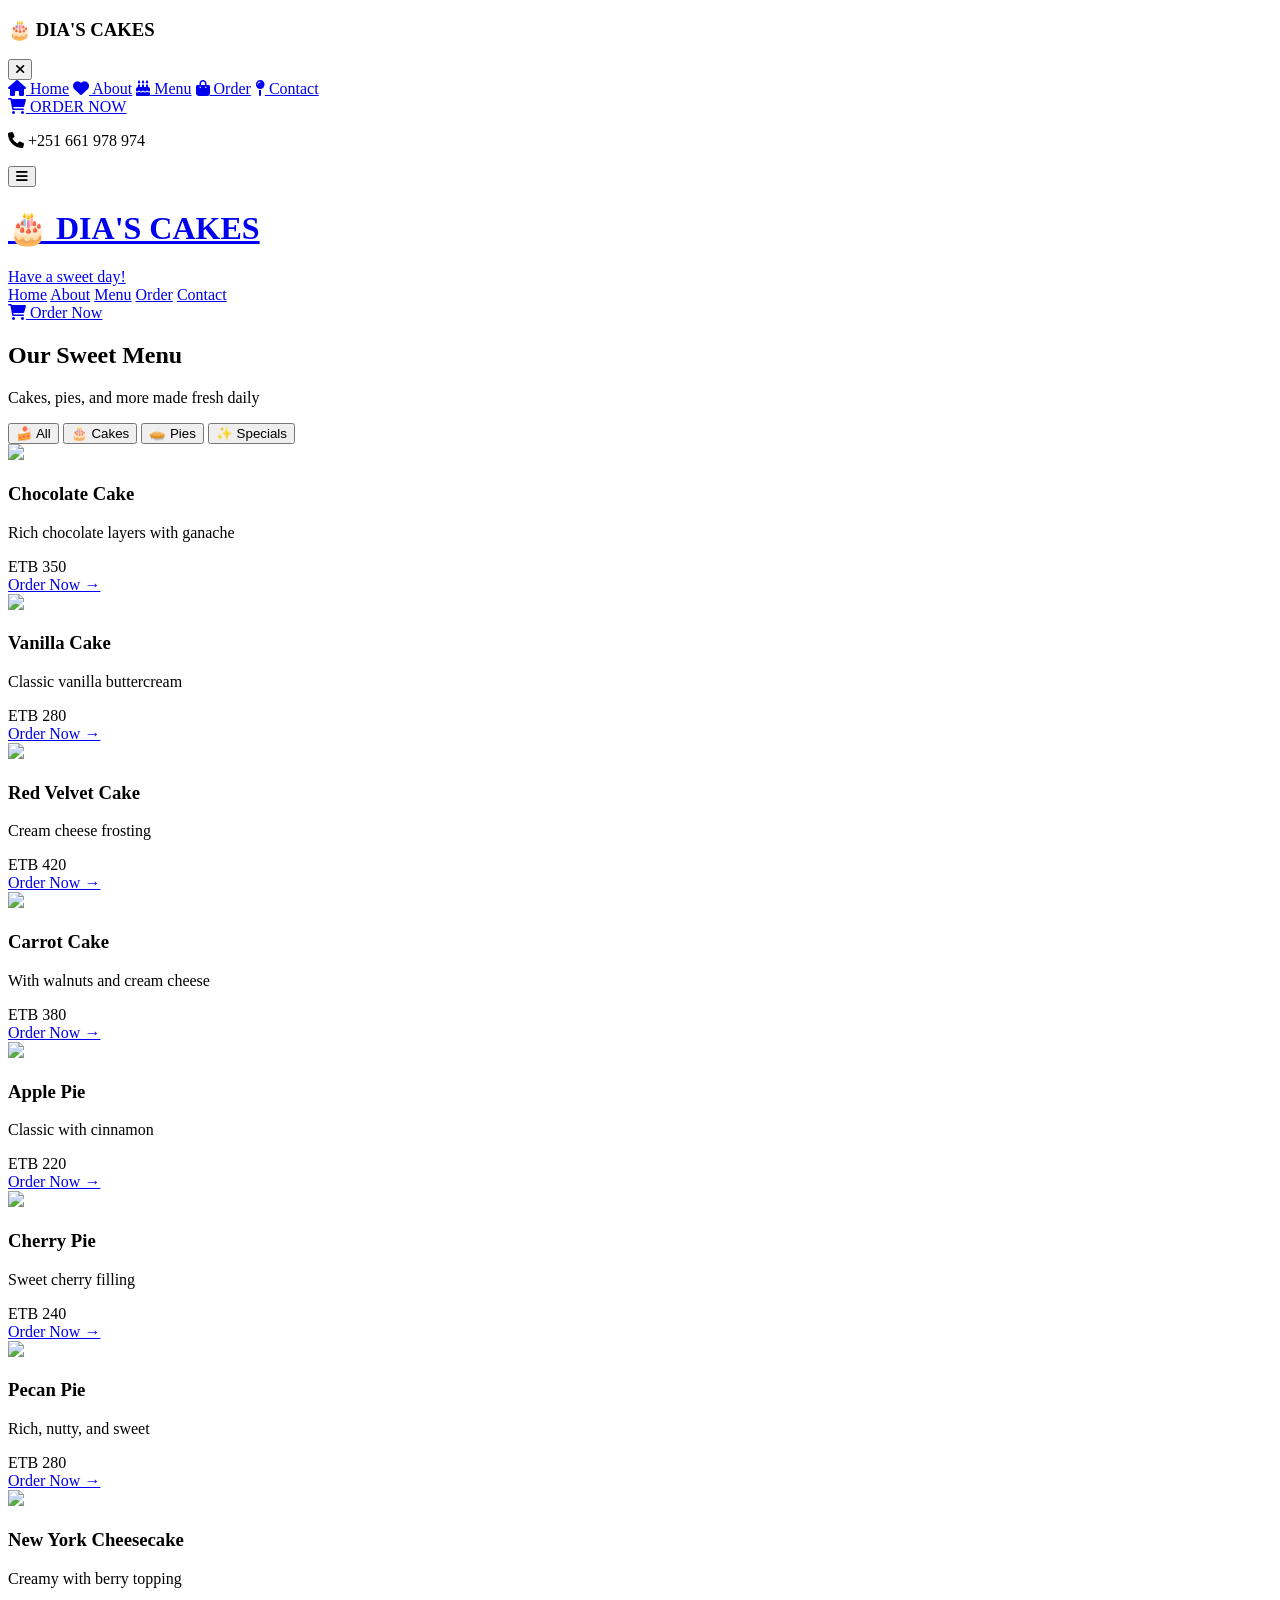
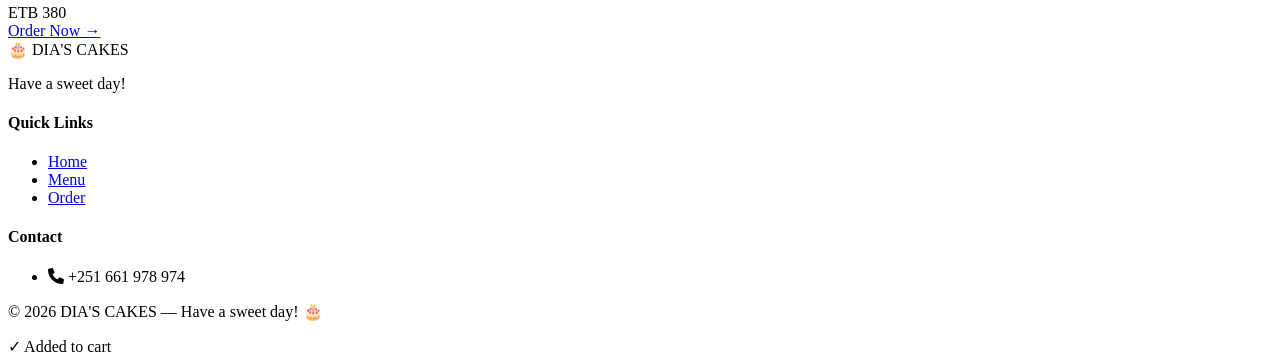
==== menu.html @ 79e83c8d "Create menu.html" ====
<!DOCTYPE html>
<html lang="en">
<head>
    <meta charset="UTF-8">
    <meta name="viewport" content="width=device-width, initial-scale=1.0">
    <title>Menu | DIA'S CAKES | Have a sweet day!</title>
    <link href="https://fonts.googleapis.com/css2?family=Inter:wght@300;400;500;600;700&family=Playfair+Display:wght@400;500;600;700&display=swap" rel="stylesheet">
    <link rel="stylesheet" href="https://cdnjs.cloudflare.com/ajax/libs/font-awesome/6.0.0-beta3/css/all.min.css">
    <link rel="stylesheet" href="css/style.css">
</head>
<body>

<div class="mobile-sidebar" id="mobileSidebar">
    <div class="sidebar-header"><h3>🎂 DIA'S CAKES</h3><button class="close-sidebar" id="closeSidebarBtn"><i class="fas fa-times"></i></button></div>
    <div class="sidebar-nav">
        <a href="index.html"><i class="fas fa-home"></i> Home</a>
        <a href="about.html"><i class="fas fa-heart"></i> About</a>
        <a href="menu.html" class="active"><i class="fas fa-birthday-cake"></i> Menu</a>
        <a href="order.html"><i class="fas fa-shopping-bag"></i> Order</a>
        <a href="contact.html"><i class="fas fa-map-pin"></i> Contact</a>
    </div>
    <a href="order.html" class="sidebar-order-btn"><i class="fas fa-shopping-cart"></i> ORDER NOW</a>
    <div class="sidebar-footer"><p><i class="fas fa-phone"></i> +251 661 978 974</p></div>
</div>
<div class="sidebar-overlay" id="sidebarOverlay"></div>

<header class="main-header">
    <div class="container">
        <button class="mobile-menu-btn" id="mobileMenuBtn"><i class="fas fa-bars"></i></button>
        <div class="logo"><a href="index.html"><h1>🎂 DIA'S CAKES</h1><span>Have a sweet day!</span></a></div>
        <nav class="desktop-nav">
            <a href="index.html">Home</a>
            <a href="about.html">About</a>
            <a href="menu.html" class="active">Menu</a>
            <a href="order.html">Order</a>
            <a href="contact.html">Contact</a>
        </nav>
        <a href="order.html" class="btn-order"><i class="fas fa-shopping-cart"></i> Order Now</a>
    </div>
</header>

<main>
    <section class="hero">
        <div class="hero-bg" style="background-image: url('https://images.unsplash.com/photo-1551024601-bec78aea704b?w=1920&h=800&fit=crop');"></div>
        <div class="hero-overlay-light"></div>
        <div class="container hero-content">
            <h1>Our Sweet Menu</h1>
            <p>Cakes, pies, and more made fresh daily</p>
        </div>
    </section>

    <section class="container">
        <div class="category-nav-horizontal">
            <button class="cat-filter-btn active" data-filter="all">🍰 All</button>
            <button class="cat-filter-btn" data-filter="cakes">🎂 Cakes</button>
            <button class="cat-filter-btn" data-filter="pies">🥧 Pies</button>
            <button class="cat-filter-btn" data-filter="specials">✨ Specials</button>
        </div>

        <div class="cards-grid">
            <div class="product-card" data-category="cakes">
                <img src="https://images.unsplash.com/photo-1578985545062-69928b1d9582?w=400&h=300&fit=crop" class="card-image">
                <div class="card-content"><h3>Chocolate Cake</h3><p>Rich chocolate layers with ganache</p><div class="price">ETB 350</div><a href="order.html" class="shop-now-btn">Order Now →</a></div>
            </div>
            <div class="product-card" data-category="cakes">
                <img src="https://images.unsplash.com/photo-1464349095431-e9a21285b5f3?w=400&h=300&fit=crop" class="card-image">
                <div class="card-content"><h3>Vanilla Cake</h3><p>Classic vanilla buttercream</p><div class="price">ETB 280</div><a href="order.html" class="shop-now-btn">Order Now →</a></div>
            </div>
            <div class="product-card" data-category="cakes">
                <img src="https://images.unsplash.com/photo-1551024601-bec78aea704b?w=400&h=300&fit=crop" class="card-image">
                <div class="card-content"><h3>Red Velvet Cake</h3><p>Cream cheese frosting</p><div class="price">ETB 420</div><a href="order.html" class="shop-now-btn">Order Now →</a></div>
            </div>
            <div class="product-card" data-category="cakes">
                <img src="https://images.unsplash.com/photo-1588195538326-c5b1e9f80a1b?w=400&h=300&fit=crop" class="card-image">
                <div class="card-content"><h3>Carrot Cake</h3><p>With walnuts and cream cheese</p><div class="price">ETB 380</div><a href="order.html" class="shop-now-btn">Order Now →</a></div>
            </div>
            <div class="product-card" data-category="pies">
                <img src="https://images.unsplash.com/photo-1535920527002-b35e96722eb9?w=400&h=300&fit=crop" class="card-image">
                <div class="card-content"><h3>Apple Pie</h3><p>Classic with cinnamon</p><div class="price">ETB 220</div><a href="order.html" class="shop-now-btn">Order Now →</a></div>
            </div>
            <div class="product-card" data-category="pies">
                <img src="https://images.unsplash.com/photo-1551024506-0bccd828d307?w=400&h=300&fit=crop" class="card-image">
                <div class="card-content"><h3>Cherry Pie</h3><p>Sweet cherry filling</p><div class="price">ETB 240</div><a href="order.html" class="shop-now-btn">Order Now →</a></div>
            </div>
            <div class="product-card" data-category="pies">
                <img src="https://images.unsplash.com/photo-1464305795204-6f5bbfc7fb81?w=400&h=300&fit=crop" class="card-image">
                <div class="card-content"><h3>Pecan Pie</h3><p>Rich, nutty, and sweet</p><div class="price">ETB 280</div><a href="order.html" class="shop-now-btn">Order Now →</a></div>
            </div>
            <div class="product-card" data-category="specials">
                <img src="https://images.unsplash.com/photo-1558301211-0d8c8ddee6ec?w=400&h=300&fit=crop" class="card-image">
                <div class="card-content"><h3>New York Cheesecake</h3><p>Creamy with berry topping</p><div class="price">ETB 380</div><a href="order.html" class="shop-now-btn">Order Now →</a></div>
            </div>
        </div>
    </section>
</main>

<footer class="main-footer"><div class="container"><div class="footer-grid"><div class="footer-col"><div class="footer-logo">🎂 DIA'S CAKES</div><p class="tagline">Have a sweet day!</p></div><div class="footer-col"><h4>Quick Links</h4><ul><li><a href="index.html">Home</a></li><li><a href="menu.html">Menu</a></li><li><a href="order.html">Order</a></li></ul></div><div class="footer-col"><h4>Contact</h4><ul><li><i class="fas fa-phone"></i> +251 661 978 974</li></ul></div></div><div class="footer-bottom"><p>&copy; 2026 DIA'S CAKES — Have a sweet day! 🎂</p></div></div></footer>

<div id="toastMsg" class="toast-msg">✓ Added to cart</div>
<script src="js/main.js"></script>
<script>
    document.querySelectorAll('.cat-filter-btn').forEach(btn => {
        btn.addEventListener('click', function() {
            document.querySelectorAll('.cat-filter-btn').forEach(b => b.classList.remove('active'));
            this.classList.add('active');
            const filter = this.getAttribute('data-filter');
            document.querySelectorAll('.product-card').forEach(card => {
                card.style.display = (filter === 'all' || card.getAttribute('data-category') === filter) ? 'block' : 'none';
            });
        });
    });
</script>
</body>
</html>
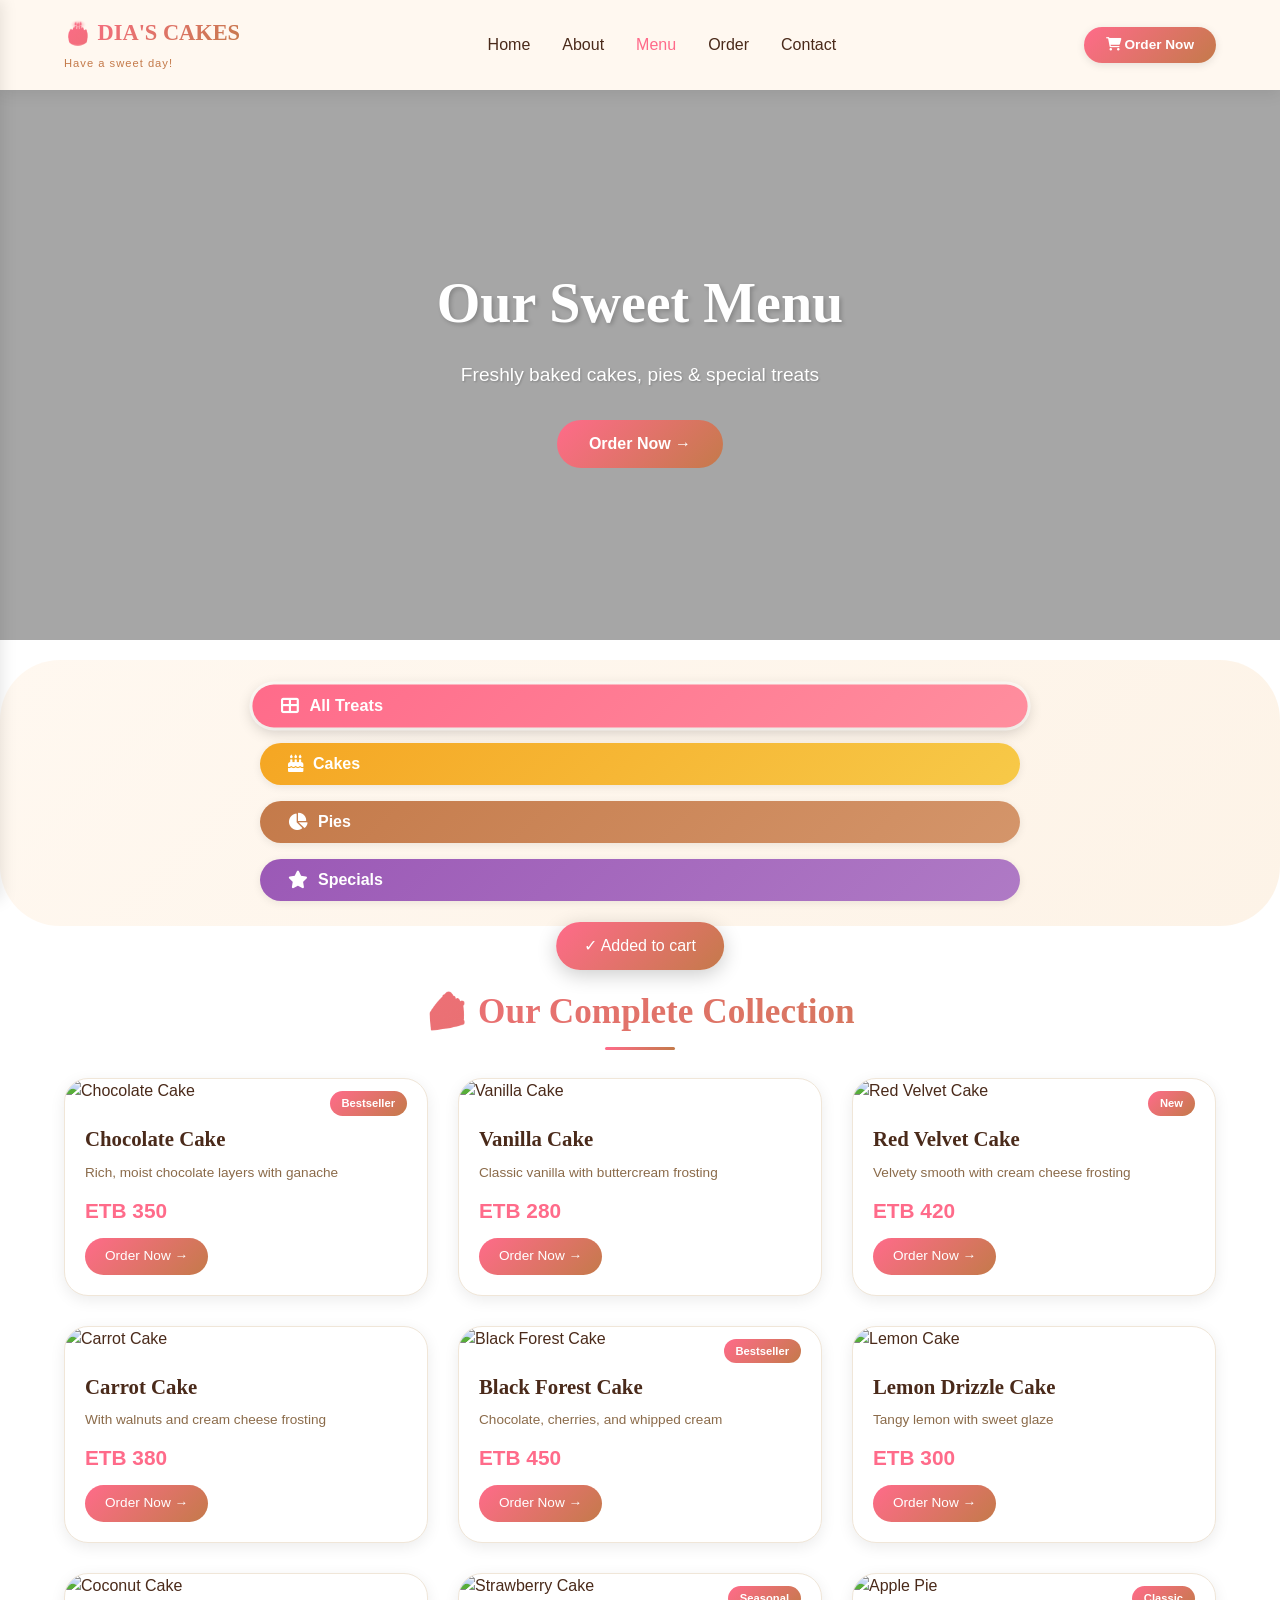
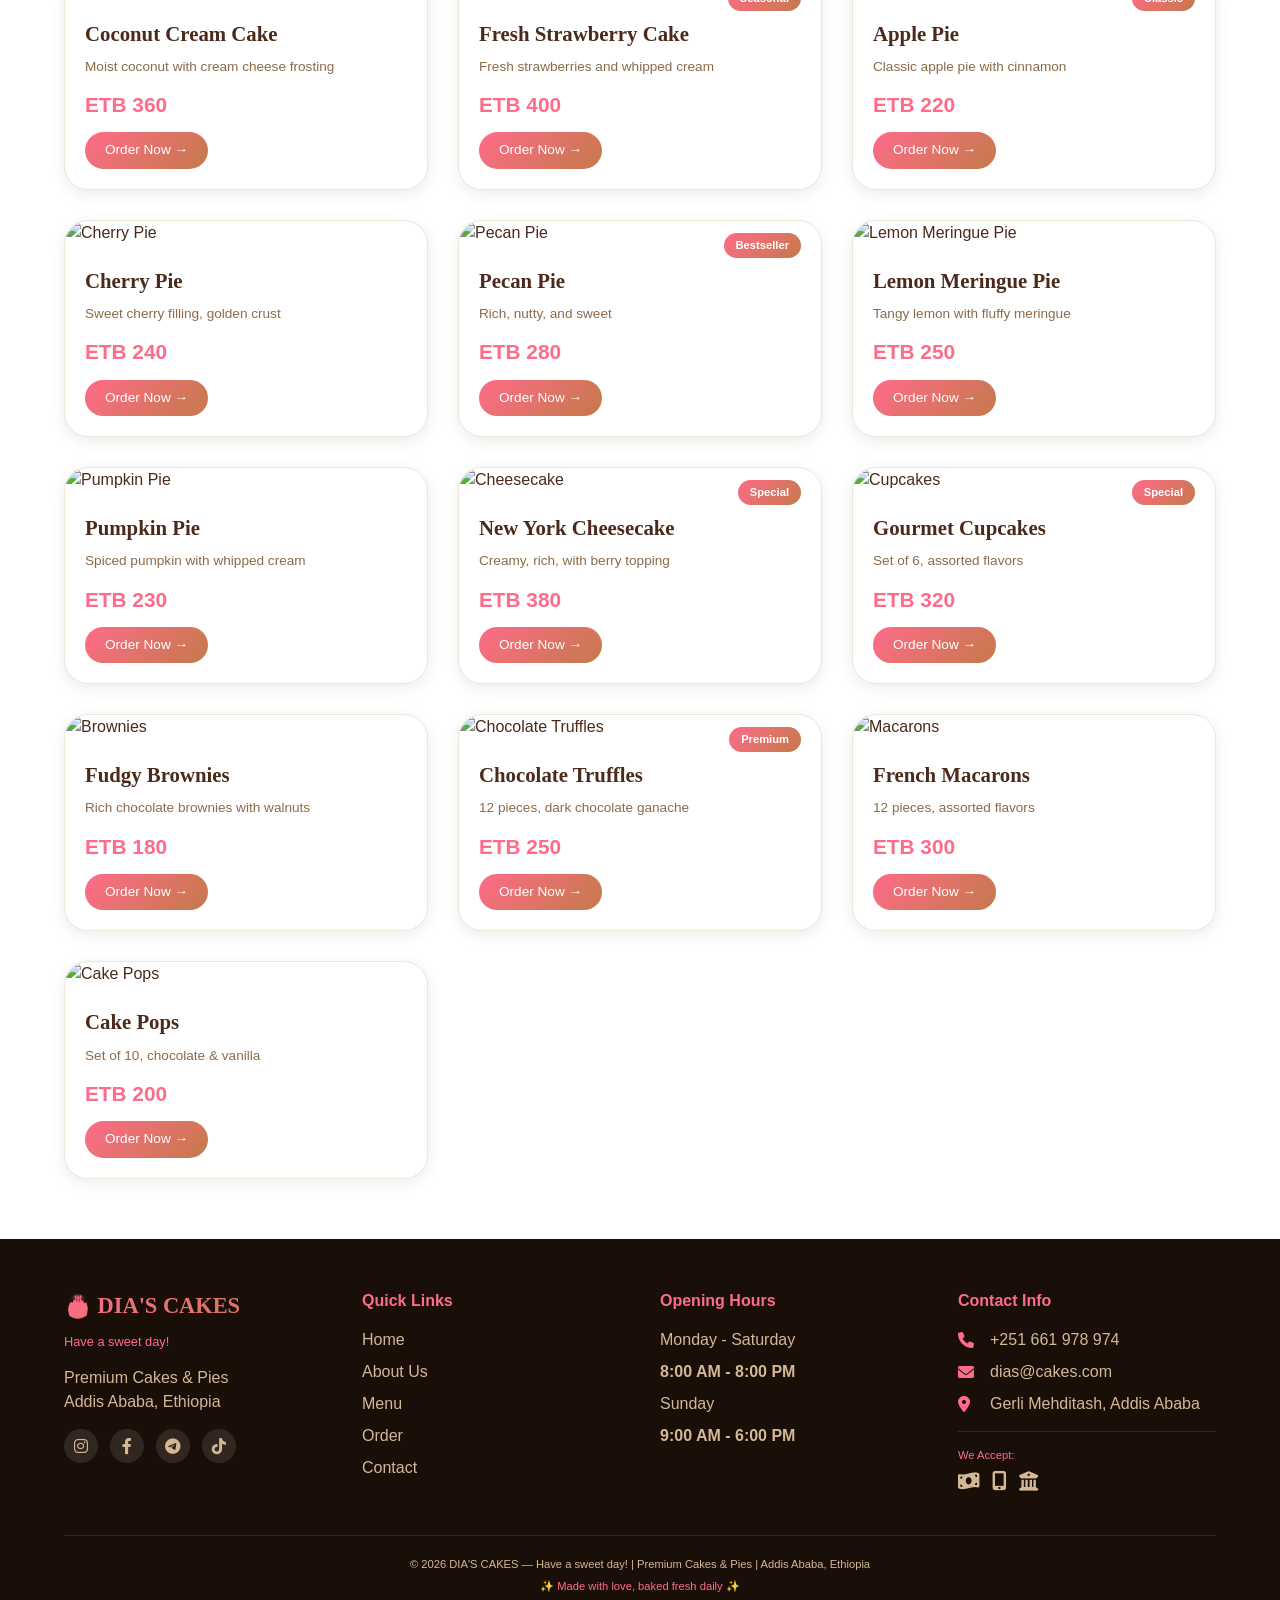
==== commit fe8749c9: "Update menu.html" ====
--- a/menu.html
+++ b/menu.html
@@ -2,7 +2,9 @@
 <html lang="en">
 <head>
     <meta charset="UTF-8">
-    <meta name="viewport" content="width=device-width, initial-scale=1.0">
+    <meta name="viewport" content="width=device-width, initial-scale=1.0, viewport-fit=cover">
+    <meta name="description" content="DIA'S CAKES Menu - Premium cakes, pies, and special treats. Have a sweet day!">
+    <meta name="theme-color" content="#FFFFFF">
     <title>Menu | DIA'S CAKES | Have a sweet day!</title>
     <link href="https://fonts.googleapis.com/css2?family=Inter:wght@300;400;500;600;700&family=Playfair+Display:wght@400;500;600;700&display=swap" rel="stylesheet">
     <link rel="stylesheet" href="https://cdnjs.cloudflare.com/ajax/libs/font-awesome/6.0.0-beta3/css/all.min.css">
@@ -10,8 +12,12 @@
 </head>
 <body>
 
+<!-- Mobile Sidebar -->
 <div class="mobile-sidebar" id="mobileSidebar">
-    <div class="sidebar-header"><h3>🎂 DIA'S CAKES</h3><button class="close-sidebar" id="closeSidebarBtn"><i class="fas fa-times"></i></button></div>
+    <div class="sidebar-header">
+        <h3>🎂 DIA'S CAKES</h3>
+        <button class="close-sidebar" id="closeSidebarBtn"><i class="fas fa-times"></i></button>
+    </div>
     <div class="sidebar-nav">
         <a href="index.html"><i class="fas fa-home"></i> Home</a>
         <a href="about.html"><i class="fas fa-heart"></i> About</a>
@@ -20,14 +26,24 @@
         <a href="contact.html"><i class="fas fa-map-pin"></i> Contact</a>
     </div>
     <a href="order.html" class="sidebar-order-btn"><i class="fas fa-shopping-cart"></i> ORDER NOW</a>
-    <div class="sidebar-footer"><p><i class="fas fa-phone"></i> +251 661 978 974</p></div>
+    <div class="sidebar-footer">
+        <p><i class="fas fa-phone-alt"></i> +251 661 978 974</p>
+        <p><i class="fas fa-envelope"></i> dias@cakes.com</p>
+        <p><i class="fas fa-location-dot"></i> Gerli Mehditash, Addis Ababa</p>
+    </div>
 </div>
 <div class="sidebar-overlay" id="sidebarOverlay"></div>
 
+<!-- Header -->
 <header class="main-header">
     <div class="container">
         <button class="mobile-menu-btn" id="mobileMenuBtn"><i class="fas fa-bars"></i></button>
-        <div class="logo"><a href="index.html"><h1>🎂 DIA'S CAKES</h1><span>Have a sweet day!</span></a></div>
+        <div class="logo">
+            <a href="index.html">
+                <h1>🎂 DIA'S CAKES</h1>
+                <span>Have a sweet day!</span>
+            </a>
+        </div>
         <nav class="desktop-nav">
             <a href="index.html">Home</a>
             <a href="about.html">About</a>
@@ -39,73 +55,354 @@
     </div>
 </header>
 
+<!-- Main Content -->
 <main>
+    <!-- Hero Section -->
     <section class="hero">
         <div class="hero-bg" style="background-image: url('https://images.unsplash.com/photo-1551024601-bec78aea704b?w=1920&h=800&fit=crop');"></div>
         <div class="hero-overlay-light"></div>
         <div class="container hero-content">
             <h1>Our Sweet Menu</h1>
-            <p>Cakes, pies, and more made fresh daily</p>
+            <p>Freshly baked cakes, pies & special treats</p>
+            <div class="hero-buttons">
+                <a href="order.html" class="hero-btn">Order Now →</a>
+            </div>
         </div>
     </section>
 
+    <!-- Beautiful Colored Label Category Filters -->
+    <div class="category-wrapper">
+        <div class="category-container">
+            <button class="cat-btn active" data-cat="all">
+                <i class="fas fa-th-large"></i>
+                <span>All Treats</span>
+            </button>
+            <button class="cat-btn" data-cat="cakes">
+                <i class="fas fa-birthday-cake"></i>
+                <span>Cakes</span>
+            </button>
+            <button class="cat-btn" data-cat="pies">
+                <i class="fas fa-chart-pie"></i>
+                <span>Pies</span>
+            </button>
+            <button class="cat-btn" data-cat="specials">
+                <i class="fas fa-star"></i>
+                <span>Specials</span>
+            </button>
+        </div>
+    </div>
+
+    <!-- Menu Products Grid - 15+ Products -->
     <section class="container">
-        <div class="category-nav-horizontal">
-            <button class="cat-filter-btn active" data-filter="all">🍰 All</button>
-            <button class="cat-filter-btn" data-filter="cakes">🎂 Cakes</button>
-            <button class="cat-filter-btn" data-filter="pies">🥧 Pies</button>
-            <button class="cat-filter-btn" data-filter="specials">✨ Specials</button>
-        </div>
-
-        <div class="cards-grid">
-            <div class="product-card" data-category="cakes">
-                <img src="https://images.unsplash.com/photo-1578985545062-69928b1d9582?w=400&h=300&fit=crop" class="card-image">
-                <div class="card-content"><h3>Chocolate Cake</h3><p>Rich chocolate layers with ganache</p><div class="price">ETB 350</div><a href="order.html" class="shop-now-btn">Order Now →</a></div>
-            </div>
-            <div class="product-card" data-category="cakes">
-                <img src="https://images.unsplash.com/photo-1464349095431-e9a21285b5f3?w=400&h=300&fit=crop" class="card-image">
-                <div class="card-content"><h3>Vanilla Cake</h3><p>Classic vanilla buttercream</p><div class="price">ETB 280</div><a href="order.html" class="shop-now-btn">Order Now →</a></div>
-            </div>
-            <div class="product-card" data-category="cakes">
-                <img src="https://images.unsplash.com/photo-1551024601-bec78aea704b?w=400&h=300&fit=crop" class="card-image">
-                <div class="card-content"><h3>Red Velvet Cake</h3><p>Cream cheese frosting</p><div class="price">ETB 420</div><a href="order.html" class="shop-now-btn">Order Now →</a></div>
-            </div>
-            <div class="product-card" data-category="cakes">
-                <img src="https://images.unsplash.com/photo-1588195538326-c5b1e9f80a1b?w=400&h=300&fit=crop" class="card-image">
-                <div class="card-content"><h3>Carrot Cake</h3><p>With walnuts and cream cheese</p><div class="price">ETB 380</div><a href="order.html" class="shop-now-btn">Order Now →</a></div>
-            </div>
-            <div class="product-card" data-category="pies">
-                <img src="https://images.unsplash.com/photo-1535920527002-b35e96722eb9?w=400&h=300&fit=crop" class="card-image">
-                <div class="card-content"><h3>Apple Pie</h3><p>Classic with cinnamon</p><div class="price">ETB 220</div><a href="order.html" class="shop-now-btn">Order Now →</a></div>
-            </div>
-            <div class="product-card" data-category="pies">
-                <img src="https://images.unsplash.com/photo-1551024506-0bccd828d307?w=400&h=300&fit=crop" class="card-image">
-                <div class="card-content"><h3>Cherry Pie</h3><p>Sweet cherry filling</p><div class="price">ETB 240</div><a href="order.html" class="shop-now-btn">Order Now →</a></div>
-            </div>
-            <div class="product-card" data-category="pies">
-                <img src="https://images.unsplash.com/photo-1464305795204-6f5bbfc7fb81?w=400&h=300&fit=crop" class="card-image">
-                <div class="card-content"><h3>Pecan Pie</h3><p>Rich, nutty, and sweet</p><div class="price">ETB 280</div><a href="order.html" class="shop-now-btn">Order Now →</a></div>
-            </div>
-            <div class="product-card" data-category="specials">
-                <img src="https://images.unsplash.com/photo-1558301211-0d8c8ddee6ec?w=400&h=300&fit=crop" class="card-image">
-                <div class="card-content"><h3>New York Cheesecake</h3><p>Creamy with berry topping</p><div class="price">ETB 380</div><a href="order.html" class="shop-now-btn">Order Now →</a></div>
+        <h2 class="section-title">🍰 Our Complete Collection</h2>
+        <div class="cards-grid" id="menuGrid">
+            
+            <!-- ========== CAKES SECTION (8 Products) ========== -->
+            
+            <!-- Cake 1 - Chocolate Cake -->
+            <div class="product-card" data-cat="cakes">
+                <img src="https://images.unsplash.com/photo-1578985545062-69928b1d9582?w=400&h=300&fit=crop" class="card-image" alt="Chocolate Cake">
+                <div class="card-content">
+                    <div class="card-badge">Bestseller</div>
+                    <h3>Chocolate Cake</h3>
+                    <p>Rich, moist chocolate layers with ganache</p>
+                    <div class="price">ETB 350</div>
+                    <a href="order.html" class="shop-now-btn">Order Now →</a>
+                </div>
+            </div>
+            
+            <!-- Cake 2 - Vanilla Cake -->
+            <div class="product-card" data-cat="cakes">
+                <img src="https://images.unsplash.com/photo-1464349095431-e9a21285b5f3?w=400&h=300&fit=crop" class="card-image" alt="Vanilla Cake">
+                <div class="card-content">
+                    <h3>Vanilla Cake</h3>
+                    <p>Classic vanilla with buttercream frosting</p>
+                    <div class="price">ETB 280</div>
+                    <a href="order.html" class="shop-now-btn">Order Now →</a>
+                </div>
+            </div>
+            
+            <!-- Cake 3 - Red Velvet Cake -->
+            <div class="product-card" data-cat="cakes">
+                <img src="https://images.unsplash.com/photo-1551024601-bec78aea704b?w=400&h=300&fit=crop" class="card-image" alt="Red Velvet Cake">
+                <div class="card-content">
+                    <div class="card-badge">New</div>
+                    <h3>Red Velvet Cake</h3>
+                    <p>Velvety smooth with cream cheese frosting</p>
+                    <div class="price">ETB 420</div>
+                    <a href="order.html" class="shop-now-btn">Order Now →</a>
+                </div>
+            </div>
+            
+            <!-- Cake 4 - Carrot Cake -->
+            <div class="product-card" data-cat="cakes">
+                <img src="https://images.unsplash.com/photo-1588195538326-c5b1e9f80a1b?w=400&h=300&fit=crop" class="card-image" alt="Carrot Cake">
+                <div class="card-content">
+                    <h3>Carrot Cake</h3>
+                    <p>With walnuts and cream cheese frosting</p>
+                    <div class="price">ETB 380</div>
+                    <a href="order.html" class="shop-now-btn">Order Now →</a>
+                </div>
+            </div>
+            
+            <!-- Cake 5 - Black Forest Cake -->
+            <div class="product-card" data-cat="cakes">
+                <img src="https://images.unsplash.com/photo-1621303837174-89787a7d4729?w=400&h=300&fit=crop" class="card-image" alt="Black Forest Cake">
+                <div class="card-content">
+                    <div class="card-badge">Bestseller</div>
+                    <h3>Black Forest Cake</h3>
+                    <p>Chocolate, cherries, and whipped cream</p>
+                    <div class="price">ETB 450</div>
+                    <a href="order.html" class="shop-now-btn">Order Now →</a>
+                </div>
+            </div>
+            
+            <!-- Cake 6 - Lemon Cake -->
+            <div class="product-card" data-cat="cakes">
+                <img src="https://images.unsplash.com/photo-1535254973040-45b5e3a9ec4a?w=400&h=300&fit=crop" class="card-image" alt="Lemon Cake">
+                <div class="card-content">
+                    <h3>Lemon Drizzle Cake</h3>
+                    <p>Tangy lemon with sweet glaze</p>
+                    <div class="price">ETB 300</div>
+                    <a href="order.html" class="shop-now-btn">Order Now →</a>
+                </div>
+            </div>
+            
+            <!-- Cake 7 - Coconut Cake -->
+            <div class="product-card" data-cat="cakes">
+                <img src="https://images.unsplash.com/photo-1571115177098-24ec42ed204d?w=400&h=300&fit=crop" class="card-image" alt="Coconut Cake">
+                <div class="card-content">
+                    <h3>Coconut Cream Cake</h3>
+                    <p>Moist coconut with cream cheese frosting</p>
+                    <div class="price">ETB 360</div>
+                    <a href="order.html" class="shop-now-btn">Order Now →</a>
+                </div>
+            </div>
+            
+            <!-- Cake 8 - Strawberry Cake -->
+            <div class="product-card" data-cat="cakes">
+                <img src="https://images.unsplash.com/photo-1565958011703-44f9829ba187?w=400&h=300&fit=crop" class="card-image" alt="Strawberry Cake">
+                <div class="card-content">
+                    <div class="card-badge">Seasonal</div>
+                    <h3>Fresh Strawberry Cake</h3>
+                    <p>Fresh strawberries and whipped cream</p>
+                    <div class="price">ETB 400</div>
+                    <a href="order.html" class="shop-now-btn">Order Now →</a>
+                </div>
+            </div>
+            
+            <!-- ========== PIES SECTION (5 Products) ========== -->
+            
+            <!-- Pie 1 - Apple Pie -->
+            <div class="product-card" data-cat="pies">
+                <img src="https://images.unsplash.com/photo-1535920527002-b35e96722eb9?w=400&h=300&fit=crop" class="card-image" alt="Apple Pie">
+                <div class="card-content">
+                    <div class="card-badge">Classic</div>
+                    <h3>Apple Pie</h3>
+                    <p>Classic apple pie with cinnamon</p>
+                    <div class="price">ETB 220</div>
+                    <a href="order.html" class="shop-now-btn">Order Now →</a>
+                </div>
+            </div>
+            
+            <!-- Pie 2 - Cherry Pie -->
+            <div class="product-card" data-cat="pies">
+                <img src="https://images.unsplash.com/photo-1551024506-0bccd828d307?w=400&h=300&fit=crop" class="card-image" alt="Cherry Pie">
+                <div class="card-content">
+                    <h3>Cherry Pie</h3>
+                    <p>Sweet cherry filling, golden crust</p>
+                    <div class="price">ETB 240</div>
+                    <a href="order.html" class="shop-now-btn">Order Now →</a>
+                </div>
+            </div>
+            
+            <!-- Pie 3 - Pecan Pie -->
+            <div class="product-card" data-cat="pies">
+                <img src="https://images.unsplash.com/photo-1464305795204-6f5bbfc7fb81?w=400&h=300&fit=crop" class="card-image" alt="Pecan Pie">
+                <div class="card-content">
+                    <div class="card-badge">Bestseller</div>
+                    <h3>Pecan Pie</h3>
+                    <p>Rich, nutty, and sweet</p>
+                    <div class="price">ETB 280</div>
+                    <a href="order.html" class="shop-now-btn">Order Now →</a>
+                </div>
+            </div>
+            
+            <!-- Pie 4 - Lemon Meringue Pie -->
+            <div class="product-card" data-cat="pies">
+                <img src="https://images.unsplash.com/photo-1550617931-e17a7b70dce2?w=400&h=300&fit=crop" class="card-image" alt="Lemon Meringue Pie">
+                <div class="card-content">
+                    <h3>Lemon Meringue Pie</h3>
+                    <p>Tangy lemon with fluffy meringue</p>
+                    <div class="price">ETB 250</div>
+                    <a href="order.html" class="shop-now-btn">Order Now →</a>
+                </div>
+            </div>
+            
+            <!-- Pie 5 - Pumpkin Pie -->
+            <div class="product-card" data-cat="pies">
+                <img src="https://images.unsplash.com/photo-1547891654-e66ed7ebb968?w=400&h=300&fit=crop" class="card-image" alt="Pumpkin Pie">
+                <div class="card-content">
+                    <h3>Pumpkin Pie</h3>
+                    <p>Spiced pumpkin with whipped cream</p>
+                    <div class="price">ETB 230</div>
+                    <a href="order.html" class="shop-now-btn">Order Now →</a>
+                </div>
+            </div>
+            
+            <!-- ========== SPECIALS SECTION (5 Products) ========== -->
+            
+            <!-- Special 1 - New York Cheesecake -->
+            <div class="product-card" data-cat="specials">
+                <img src="https://images.unsplash.com/photo-1558301211-0d8c8ddee6ec?w=400&h=300&fit=crop" class="card-image" alt="Cheesecake">
+                <div class="card-content">
+                    <div class="card-badge">Special</div>
+                    <h3>New York Cheesecake</h3>
+                    <p>Creamy, rich, with berry topping</p>
+                    <div class="price">ETB 380</div>
+                    <a href="order.html" class="shop-now-btn">Order Now →</a>
+                </div>
+            </div>
+            
+            <!-- Special 2 - Gourmet Cupcakes -->
+            <div class="product-card" data-cat="specials">
+                <img src="https://images.unsplash.com/photo-1565958011703-44f9829ba187?w=400&h=300&fit=crop" class="card-image" alt="Cupcakes">
+                <div class="card-content">
+                    <div class="card-badge">Special</div>
+                    <h3>Gourmet Cupcakes</h3>
+                    <p>Set of 6, assorted flavors</p>
+                    <div class="price">ETB 320</div>
+                    <a href="order.html" class="shop-now-btn">Order Now →</a>
+                </div>
+            </div>
+            
+            <!-- Special 3 - Fudgy Brownies -->
+            <div class="product-card" data-cat="specials">
+                <img src="https://images.unsplash.com/photo-1517433670267-08bbd4be890f?w=400&h=300&fit=crop" class="card-image" alt="Brownies">
+                <div class="card-content">
+                    <h3>Fudgy Brownies</h3>
+                    <p>Rich chocolate brownies with walnuts</p>
+                    <div class="price">ETB 180</div>
+                    <a href="order.html" class="shop-now-btn">Order Now →</a>
+                </div>
+            </div>
+            
+            <!-- Special 4 - Chocolate Truffles -->
+            <div class="product-card" data-cat="specials">
+                <img src="https://images.unsplash.com/photo-1549007953-2f2c0f240c02?w=400&h=300&fit=crop" class="card-image" alt="Chocolate Truffles">
+                <div class="card-content">
+                    <div class="card-badge">Premium</div>
+                    <h3>Chocolate Truffles</h3>
+                    <p>12 pieces, dark chocolate ganache</p>
+                    <div class="price">ETB 250</div>
+                    <a href="order.html" class="shop-now-btn">Order Now →</a>
+                </div>
+            </div>
+            
+            <!-- Special 5 - Macarons -->
+            <div class="product-card" data-cat="specials">
+                <img src="https://images.unsplash.com/photo-1551024506-0bccd828d307?w=400&h=300&fit=crop" class="card-image" alt="Macarons">
+                <div class="card-content">
+                    <h3>French Macarons</h3>
+                    <p>12 pieces, assorted flavors</p>
+                    <div class="price">ETB 300</div>
+                    <a href="order.html" class="shop-now-btn">Order Now →</a>
+                </div>
+            </div>
+            
+            <!-- Special 6 - Cake Pops -->
+            <div class="product-card" data-cat="specials">
+                <img src="https://images.unsplash.com/photo-1599785209707-a456fc1337bb?w=400&h=300&fit=crop" class="card-image" alt="Cake Pops">
+                <div class="card-content">
+                    <h3>Cake Pops</h3>
+                    <p>Set of 10, chocolate & vanilla</p>
+                    <div class="price">ETB 200</div>
+                    <a href="order.html" class="shop-now-btn">Order Now →</a>
+                </div>
             </div>
         </div>
     </section>
 </main>
 
-<footer class="main-footer"><div class="container"><div class="footer-grid"><div class="footer-col"><div class="footer-logo">🎂 DIA'S CAKES</div><p class="tagline">Have a sweet day!</p></div><div class="footer-col"><h4>Quick Links</h4><ul><li><a href="index.html">Home</a></li><li><a href="menu.html">Menu</a></li><li><a href="order.html">Order</a></li></ul></div><div class="footer-col"><h4>Contact</h4><ul><li><i class="fas fa-phone"></i> +251 661 978 974</li></ul></div></div><div class="footer-bottom"><p>&copy; 2026 DIA'S CAKES — Have a sweet day! 🎂</p></div></div></footer>
+<!-- Footer -->
+<footer class="main-footer">
+    <div class="container">
+        <div class="footer-grid">
+            <div class="footer-col">
+                <div class="footer-logo">🎂 DIA'S CAKES</div>
+                <p class="tagline">Have a sweet day!</p>
+                <p>Premium Cakes & Pies<br>Addis Ababa, Ethiopia</p>
+                <div class="social-links">
+                    <a href="#"><i class="fab fa-instagram"></i></a>
+                    <a href="#"><i class="fab fa-facebook-f"></i></a>
+                    <a href="#"><i class="fab fa-telegram-plane"></i></a>
+                    <a href="#"><i class="fab fa-tiktok"></i></a>
+                </div>
+            </div>
+            <div class="footer-col">
+                <h4>Quick Links</h4>
+                <ul>
+                    <li><a href="index.html">Home</a></li>
+                    <li><a href="about.html">About Us</a></li>
+                    <li><a href="menu.html">Menu</a></li>
+                    <li><a href="order.html">Order</a></li>
+                    <li><a href="contact.html">Contact</a></li>
+                </ul>
+            </div>
+            <div class="footer-col">
+                <h4>Opening Hours</h4>
+                <ul class="hours">
+                    <li>Monday - Saturday</li>
+                    <li><strong>8:00 AM - 8:00 PM</strong></li>
+                    <li>Sunday</li>
+                    <li><strong>9:00 AM - 6:00 PM</strong></li>
+                </ul>
+            </div>
+            <div class="footer-col">
+                <h4>Contact Info</h4>
+                <ul class="contact-info">
+                    <li><i class="fas fa-phone"></i> +251 661 978 974</li>
+                    <li><i class="fas fa-envelope"></i> dias@cakes.com</li>
+                    <li><i class="fas fa-location-dot"></i> Gerli Mehditash, Addis Ababa</li>
+                </ul>
+                <div class="payment-badge">
+                    <span>We Accept:</span>
+                    <i class="fas fa-money-bill-wave"></i>
+                    <i class="fas fa-mobile-alt"></i>
+                    <i class="fas fa-university"></i>
+                </div>
+            </div>
+        </div>
+        <div class="footer-bottom">
+            <p>&copy; 2026 DIA'S CAKES — Have a sweet day! | Premium Cakes & Pies | Addis Ababa, Ethiopia</p>
+            <p class="footer-heart">✨ Made with love, baked fresh daily ✨</p>
+        </div>
+    </div>
+</footer>
 
 <div id="toastMsg" class="toast-msg">✓ Added to cart</div>
 <script src="js/main.js"></script>
 <script>
-    document.querySelectorAll('.cat-filter-btn').forEach(btn => {
+    // Beautiful Colored Category Filter for Menu Page
+    const categoryBtns = document.querySelectorAll('.cat-btn');
+    const allProducts = document.querySelectorAll('.product-card');
+    
+    categoryBtns.forEach(btn => {
         btn.addEventListener('click', function() {
-            document.querySelectorAll('.cat-filter-btn').forEach(b => b.classList.remove('active'));
+            // Remove active class from all buttons
+            categoryBtns.forEach(b => b.classList.remove('active'));
+            // Add active class to clicked button
             this.classList.add('active');
-            const filter = this.getAttribute('data-filter');
-            document.querySelectorAll('.product-card').forEach(card => {
-                card.style.display = (filter === 'all' || card.getAttribute('data-category') === filter) ? 'block' : 'none';
+            // Get category
+            const category = this.getAttribute('data-cat');
+            // Filter products with animation
+            allProducts.forEach(product => {
+                if (category === 'all' || product.getAttribute('data-cat') === category) {
+                    product.style.display = 'block';
+                    product.style.animation = 'fadeInUp 0.4s ease forwards';
+                } else {
+                    product.style.display = 'none';
+                }
             });
         });
     });
--- a/css/style.css
+++ b/css/style.css
@@ -0,0 +1,1293 @@
+/* ============================================
+   DIA'S CAKES - COMPLETE STYLESHEET
+   Have a sweet day! | Premium Cakes & Pies
+   ============================================ */
+
+:root {
+    --white: #FFFFFF;
+    --bg-light: #FFF8F0;
+    --gray-light: #F0E6D8;
+    --gray-mid: #E0D0C0;
+    --text-dark: #4A2A1A;
+    --text-muted: #8B6B4A;
+    --primary-pink: #FF6B8A;
+    --primary-brown: #C47A4A;
+    --primary-cream: #FFDAB9;
+    --green-primary: #4CAF50;
+    --green-dark: #388E3C;
+    --shadow: 0 4px 15px rgba(0,0,0,0.08);
+    --shadow-hover: 0 12px 30px rgba(0,0,0,0.12);
+    --transition: all 0.3s ease;
+}
+
+* {
+    margin: 0;
+    padding: 0;
+    box-sizing: border-box;
+}
+
+body {
+    font-family: 'Inter', sans-serif;
+    background: var(--white);
+    color: var(--text-dark);
+    line-height: 1.5;
+    overflow-x: hidden;
+}
+
+.container {
+    max-width: 1200px;
+    margin: 0 auto;
+    padding: 0 24px;
+}
+
+/* ========== HEADER ========== */
+.main-header {
+    background: rgba(255, 248, 240, 0.98);
+    backdrop-filter: blur(12px);
+    box-shadow: var(--shadow);
+    position: sticky;
+    top: 0;
+    z-index: 100;
+}
+
+.main-header .container {
+    display: flex;
+    justify-content: space-between;
+    align-items: center;
+    padding: 16px 24px;
+}
+
+.logo a {
+    text-decoration: none;
+}
+
+.logo h1 {
+    font-size: 1.4rem;
+    background: linear-gradient(135deg, #FF6B8A, #C47A4A);
+    -webkit-background-clip: text;
+    background-clip: text;
+    color: transparent;
+    font-family: 'Playfair Display', serif;
+}
+
+.logo span {
+    font-size: 0.7rem;
+    color: #C47A4A;
+    letter-spacing: 1px;
+}
+
+.desktop-nav {
+    display: flex;
+    gap: 32px;
+}
+
+.desktop-nav a {
+    text-decoration: none;
+    color: var(--text-dark);
+    font-weight: 500;
+    transition: var(--transition);
+}
+
+.desktop-nav a:hover,
+.desktop-nav a.active {
+    color: #FF6B8A;
+}
+
+.btn-order {
+    background: linear-gradient(135deg, #FF6B8A, #C47A4A);
+    color: white;
+    padding: 8px 22px;
+    border-radius: 40px;
+    text-decoration: none;
+    font-weight: 600;
+    font-size: 0.85rem;
+    transition: var(--transition);
+    box-shadow: 0 2px 8px rgba(0,0,0,0.1);
+}
+
+.btn-order:hover {
+    transform: scale(0.96);
+    opacity: 0.9;
+}
+
+/* ========== MOBILE SIDEBAR ========== */
+.mobile-menu-btn {
+    display: none;
+    background: none;
+    border: none;
+    font-size: 1.6rem;
+    color: #FF6B8A;
+    cursor: pointer;
+}
+
+.sidebar-overlay {
+    position: fixed;
+    top: 0;
+    left: 0;
+    width: 100%;
+    height: 100%;
+    background: rgba(0,0,0,0.5);
+    z-index: 998;
+    opacity: 0;
+    visibility: hidden;
+    transition: 0.3s;
+}
+
+.sidebar-overlay.active {
+    opacity: 1;
+    visibility: visible;
+}
+
+.mobile-sidebar {
+    position: fixed;
+    top: 0;
+    left: 0;
+    width: 280px;
+    height: 100%;
+    background: white;
+    z-index: 999;
+    transform: translateX(-100%);
+    transition: transform 0.3s ease;
+    box-shadow: 2px 0 15px rgba(0,0,0,0.1);
+    display: flex;
+    flex-direction: column;
+}
+
+.mobile-sidebar.open {
+    transform: translateX(0);
+}
+
+.sidebar-header {
+    padding: 24px 20px;
+    border-bottom: 1px solid #F0E6D8;
+    display: flex;
+    justify-content: space-between;
+    align-items: center;
+}
+
+.sidebar-header h3 {
+    color: #FF6B8A;
+    font-family: 'Playfair Display', serif;
+}
+
+.close-sidebar {
+    background: none;
+    border: none;
+    font-size: 1.2rem;
+    cursor: pointer;
+}
+
+.sidebar-nav {
+    flex: 1;
+    padding: 20px;
+    display: flex;
+    flex-direction: column;
+    gap: 10px;
+}
+
+.sidebar-nav a {
+    text-decoration: none;
+    color: #333;
+    padding: 12px;
+    display: flex;
+    align-items: center;
+    gap: 12px;
+    border-radius: 12px;
+    transition: var(--transition);
+}
+
+.sidebar-nav a i {
+    width: 24px;
+    color: #FF6B8A;
+}
+
+.sidebar-nav a:hover,
+.sidebar-nav a.active {
+    background: rgba(255,107,138,0.1);
+    color: #FF6B8A;
+}
+
+.sidebar-order-btn {
+    margin: 20px;
+    background: linear-gradient(135deg, #FF6B8A, #C47A4A);
+    color: white;
+    text-decoration: none;
+    padding: 14px;
+    text-align: center;
+    border-radius: 40px;
+    font-weight: 600;
+}
+
+.sidebar-footer {
+    padding: 20px;
+    border-top: 1px solid #F0E6D8;
+    font-size: 0.7rem;
+    color: #8B6B4A;
+    line-height: 1.8;
+}
+
+.sidebar-footer i {
+    width: 24px;
+    color: #FF6B8A;
+}
+
+/* ========== HERO SECTION ========== */
+.hero {
+    position: relative;
+    min-height: 550px;
+    display: flex;
+    align-items: center;
+    justify-content: center;
+    text-align: center;
+    overflow: hidden;
+}
+
+.hero-bg {
+    position: absolute;
+    top: 0;
+    left: 0;
+    width: 100%;
+    height: 100%;
+    background-size: cover;
+    background-position: center;
+    z-index: 0;
+}
+
+.hero-overlay-light {
+    position: absolute;
+    top: 0;
+    left: 0;
+    width: 100%;
+    height: 100%;
+    background: rgba(0,0,0,0.35);
+    z-index: 1;
+}
+
+.hero-content {
+    position: relative;
+    z-index: 2;
+    color: white;
+    max-width: 800px;
+}
+
+.hero-content h1 {
+    font-size: 3.5rem;
+    margin-bottom: 16px;
+    font-family: 'Playfair Display', serif;
+    text-shadow: 2px 2px 4px rgba(0,0,0,0.2);
+}
+
+.hero-content h1 .highlight {
+    background: linear-gradient(135deg, #FF6B8A, #FFDAB9);
+    -webkit-background-clip: text;
+    background-clip: text;
+    color: transparent;
+}
+
+.hero-content p {
+    font-size: 1.2rem;
+    margin-bottom: 30px;
+    text-shadow: 1px 1px 2px rgba(0,0,0,0.2);
+}
+
+.hero-buttons {
+    display: flex;
+    gap: 16px;
+    justify-content: center;
+}
+
+.hero-btn {
+    background: linear-gradient(135deg, #FF6B8A, #C47A4A);
+    color: white;
+    padding: 12px 32px;
+    border-radius: 50px;
+    text-decoration: none;
+    font-weight: 600;
+    transition: var(--transition);
+}
+
+.hero-btn-secondary {
+    background: transparent;
+    border: 2px solid white;
+    color: white;
+    padding: 12px 32px;
+    border-radius: 50px;
+    text-decoration: none;
+    font-weight: 600;
+    transition: var(--transition);
+}
+
+.hero-btn:hover,
+.hero-btn-secondary:hover {
+    transform: translateY(-3px);
+}
+
+/* ========== BEAUTIFUL COLORED LABEL CATEGORY STYLES ========== */
+.category-wrapper {
+    background: linear-gradient(135deg, #FFF8F0 0%, #FDF3E7 100%);
+    padding: 25px 0;
+    margin: 20px 0 10px;
+    border-radius: 60px;
+}
+
+.category-container {
+    display: flex;
+    justify-content: center;
+    flex-wrap: wrap;
+    gap: 16px;
+    max-width: 800px;
+    margin: 0 auto;
+    padding: 0 20px;
+}
+
+/* Base Button Style */
+.cat-btn {
+    display: flex;
+    align-items: center;
+    gap: 10px;
+    padding: 12px 28px;
+    border: none;
+    border-radius: 60px;
+    font-size: 1rem;
+    font-weight: 600;
+    cursor: pointer;
+    transition: all 0.3s cubic-bezier(0.4, 0, 0.2, 1);
+    position: relative;
+    overflow: hidden;
+    box-shadow: 0 2px 8px rgba(0,0,0,0.08);
+}
+
+/* Icon Style */
+.cat-btn i {
+    font-size: 1.1rem;
+    transition: transform 0.2s;
+}
+
+/* Hover Effect */
+.cat-btn:hover {
+    transform: translateY(-3px);
+    box-shadow: 0 6px 20px rgba(0,0,0,0.15);
+}
+
+.cat-btn:hover i {
+    transform: scale(1.1);
+}
+
+/* ===== INDIVIDUAL COLORED LABELS ===== */
+
+/* All Treats Button - Pink/Purple Gradient */
+.cat-btn[data-cat="all"] {
+    background: linear-gradient(135deg, #FF6B8A, #FF8E9E);
+    color: white;
+}
+.cat-btn[data-cat="all"]:hover {
+    background: linear-gradient(135deg, #FF8E9E, #FF6B8A);
+}
+
+/* Cakes Button - Golden/Yellow Gradient */
+.cat-btn[data-cat="cakes"] {
+    background: linear-gradient(135deg, #F5A623, #F7C948);
+    color: white;
+}
+.cat-btn[data-cat="cakes"]:hover {
+    background: linear-gradient(135deg, #F7C948, #F5A623);
+}
+
+/* Pies Button - Brown/Caramel Gradient */
+.cat-btn[data-cat="pies"] {
+    background: linear-gradient(135deg, #C47A4A, #D4956A);
+    color: white;
+}
+.cat-btn[data-cat="pies"]:hover {
+    background: linear-gradient(135deg, #D4956A, #C47A4A);
+}
+
+/* Specials Button - Purple/Magenta Gradient */
+.cat-btn[data-cat="specials"] {
+    background: linear-gradient(135deg, #9B59B6, #AF7AC5);
+    color: white;
+}
+.cat-btn[data-cat="specials"]:hover {
+    background: linear-gradient(135deg, #AF7AC5, #9B59B6);
+}
+
+/* Active State - All buttons have subtle glow */
+.cat-btn.active {
+    box-shadow: 0 0 0 3px rgba(255,255,255,0.5), 0 4px 15px rgba(0,0,0,0.2);
+    transform: scale(1.02);
+}
+
+/* ========== SECTION TITLES ========== */
+.section-title {
+    text-align: center;
+    font-size: 2.2rem;
+    margin: 60px 0 30px;
+    font-family: 'Playfair Display', serif;
+    background: linear-gradient(135deg, #FF6B8A, #C47A4A);
+    -webkit-background-clip: text;
+    background-clip: text;
+    color: transparent;
+    position: relative;
+}
+
+.section-title::after {
+    content: '';
+    position: absolute;
+    bottom: -12px;
+    left: 50%;
+    transform: translateX(-50%);
+    width: 70px;
+    height: 3px;
+    background: linear-gradient(90deg, #FF6B8A, #C47A4A);
+    border-radius: 3px;
+}
+
+.section-title-small {
+    font-size: 1.6rem;
+    margin: 30px 0 20px;
+    color: #FF6B8A;
+    font-family: 'Playfair Display', serif;
+}
+
+/* ========== PRODUCT CARDS ========== */
+.cards-grid {
+    display: grid;
+    grid-template-columns: repeat(auto-fill, minmax(280px, 1fr));
+    gap: 30px;
+    margin: 40px 0;
+}
+
+.product-card {
+    background: white;
+    border-radius: 24px;
+    overflow: hidden;
+    transition: var(--transition);
+    box-shadow: var(--shadow);
+    border: 1px solid #F0E6D8;
+    position: relative;
+}
+
+.product-card:hover {
+    transform: translateY(-8px);
+    box-shadow: var(--shadow-hover);
+    border-color: #FF6B8A;
+}
+
+.card-image {
+    width: 100%;
+    height: 220px;
+    object-fit: cover;
+    transition: transform 0.4s;
+}
+
+.product-card:hover .card-image {
+    transform: scale(1.03);
+}
+
+.card-content {
+    padding: 20px;
+    position: relative;
+}
+
+.card-badge {
+    position: absolute;
+    top: -12px;
+    right: 20px;
+    background: linear-gradient(135deg, #FF6B8A, #C47A4A);
+    color: white;
+    padding: 4px 12px;
+    border-radius: 30px;
+    font-size: 0.7rem;
+    font-weight: 600;
+}
+
+.card-content h3 {
+    font-size: 1.3rem;
+    margin-bottom: 8px;
+    font-family: 'Playfair Display', serif;
+}
+
+.card-content p {
+    color: #8B6B4A;
+    font-size: 0.85rem;
+    margin-bottom: 12px;
+}
+
+.price {
+    color: #FF6B8A;
+    font-weight: 700;
+    font-size: 1.3rem;
+    margin: 12px 0;
+}
+
+.shop-now-btn {
+    display: inline-block;
+    background: linear-gradient(135deg, #FF6B8A, #C47A4A);
+    color: white;
+    padding: 8px 20px;
+    border-radius: 40px;
+    text-decoration: none;
+    font-weight: 500;
+    font-size: 0.85rem;
+    transition: var(--transition);
+}
+
+.shop-now-btn:hover {
+    transform: translateX(5px);
+}
+
+/* ========== FEATURES SECTION ========== */
+.features-section {
+    padding: 60px 0;
+    background: #FFF8F0;
+}
+
+.features-grid {
+    display: grid;
+    grid-template-columns: repeat(auto-fit, minmax(220px, 1fr));
+    gap: 30px;
+}
+
+.feature-card {
+    text-align: center;
+    padding: 30px;
+    background: white;
+    border-radius: 20px;
+    transition: var(--transition);
+    border: 1px solid #F0E6D8;
+}
+
+.feature-card:hover {
+    transform: translateY(-5px);
+    box-shadow: var(--shadow-hover);
+}
+
+.feature-card i {
+    font-size: 2.5rem;
+    color: #FF6B8A;
+    margin-bottom: 15px;
+}
+
+.feature-card h3 {
+    font-size: 1.2rem;
+    margin-bottom: 10px;
+}
+
+.feature-card p {
+    color: #8B6B4A;
+    font-size: 0.85rem;
+}
+
+/* ========== PROMO BANNER ========== */
+.promo-banner {
+    background: linear-gradient(135deg, #FF6B8A, #C47A4A);
+    padding: 50px 0;
+    margin: 40px 0;
+    text-align: center;
+    border-radius: 30px;
+}
+
+.promo-content h3 {
+    font-size: 2rem;
+    color: white;
+    margin-bottom: 10px;
+}
+
+.promo-content p {
+    color: rgba(255,255,255,0.9);
+    margin-bottom: 20px;
+}
+
+.promo-btn {
+    background: white;
+    color: #FF6B8A;
+    padding: 12px 32px;
+    border-radius: 50px;
+    text-decoration: none;
+    font-weight: 600;
+    transition: var(--transition);
+}
+
+.promo-btn:hover {
+    transform: translateY(-2px);
+    box-shadow: 0 5px 15px rgba(0,0,0,0.2);
+}
+
+/* ========== ABOUT SECTION ========== */
+.about-section {
+    padding: 60px 0;
+}
+
+.about-grid {
+    display: grid;
+    grid-template-columns: 1fr 1fr;
+    gap: 60px;
+    align-items: start;
+}
+
+.about-text h2 {
+    font-size: 2.2rem;
+    background: linear-gradient(135deg, #FF6B8A, #C47A4A);
+    -webkit-background-clip: text;
+    background-clip: text;
+    color: transparent;
+    margin-bottom: 20px;
+    font-family: 'Playfair Display', serif;
+}
+
+.about-text p {
+    margin-bottom: 20px;
+    color: #8B6B4A;
+    line-height: 1.7;
+}
+
+.stats {
+    display: flex;
+    gap: 40px;
+    margin-top: 30px;
+}
+
+.stat {
+    text-align: center;
+}
+
+.stat .number {
+    font-size: 2rem;
+    font-weight: 700;
+    background: linear-gradient(135deg, #FF6B8A, #C47A4A);
+    -webkit-background-clip: text;
+    background-clip: text;
+    color: transparent;
+    display: block;
+}
+
+.about-values h3 {
+    font-size: 1.6rem;
+    margin-bottom: 20px;
+    color: #FF6B8A;
+}
+
+.about-values ul {
+    list-style: none;
+}
+
+.about-values li {
+    padding: 12px 0;
+    display: flex;
+    align-items: center;
+    gap: 12px;
+    color: #8B6B4A;
+}
+
+.about-values li i {
+    color: #4CAF50;
+    width: 24px;
+}
+
+.quote-section {
+    padding: 40px 0;
+}
+
+.quote-card {
+    background: #FFF8F0;
+    padding: 40px;
+    border-radius: 30px;
+    text-align: center;
+}
+
+.quote-card i {
+    font-size: 2rem;
+    color: #FF6B8A;
+    opacity: 0.5;
+    margin-bottom: 15px;
+    display: block;
+}
+
+.quote-card p {
+    font-size: 1.2rem;
+    font-style: italic;
+    margin-bottom: 15px;
+    color: #4A2A1A;
+}
+
+/* ========== SHOP/CART SECTION ========== */
+.shop-section {
+    padding: 40px 0;
+}
+
+.shop-layout {
+    display: grid;
+    grid-template-columns: 1fr 1fr;
+    gap: 40px;
+    margin-bottom: 50px;
+}
+
+.cart-summary {
+    background: #FFF8F0;
+    padding: 25px;
+    border-radius: 20px;
+    border: 1px solid #F0E6D8;
+}
+
+.cart-summary h3 {
+    margin-bottom: 20px;
+    color: #FF6B8A;
+}
+
+.cart-items {
+    min-height: 150px;
+    max-height: 350px;
+    overflow-y: auto;
+    margin-bottom: 20px;
+}
+
+.empty-cart {
+    text-align: center;
+    padding: 40px;
+    color: #8B6B4A;
+}
+
+.cart-item {
+    display: flex;
+    justify-content: space-between;
+    align-items: center;
+    padding: 12px 0;
+    border-bottom: 1px solid #E0D0C0;
+    flex-wrap: wrap;
+    gap: 12px;
+}
+
+.cart-controls {
+    display: flex;
+    align-items: center;
+    gap: 8px;
+    background: #f5f5f5;
+    padding: 4px 12px;
+    border-radius: 40px;
+}
+
+.qty-btn {
+    width: 32px;
+    height: 32px;
+    background: white;
+    border: 1px solid #ddd;
+    border-radius: 50%;
+    cursor: pointer;
+    font-size: 18px;
+    font-weight: bold;
+    display: flex;
+    align-items: center;
+    justify-content: center;
+    transition: all 0.2s;
+}
+
+.qty-btn:hover {
+    background: #4CAF50;
+    color: white;
+    border-color: #4CAF50;
+}
+
+.item-qty {
+    min-width: 30px;
+    text-align: center;
+    font-weight: 600;
+}
+
+.remove-btn {
+    background: none;
+    border: none;
+    cursor: pointer;
+    font-size: 16px;
+    opacity: 0.6;
+    padding: 5px;
+}
+
+.remove-btn:hover {
+    opacity: 1;
+}
+
+.item-total-price {
+    font-weight: 600;
+    color: #4CAF50;
+    min-width: 80px;
+    text-align: right;
+}
+
+.cart-total {
+    text-align: right;
+    padding-top: 15px;
+    border-top: 2px solid #E0D0C0;
+    font-size: 1.2rem;
+}
+
+.delivery-note {
+    margin-top: 15px;
+    text-align: center;
+    font-size: 0.8rem;
+}
+
+.checkout-form {
+    background: #FFF8F0;
+    padding: 25px;
+    border-radius: 20px;
+    border: 1px solid #F0E6D8;
+}
+
+.checkout-form h3 {
+    margin-bottom: 20px;
+    color: #FF6B8A;
+}
+
+.checkout-form input,
+.checkout-form select,
+.checkout-form textarea {
+    width: 100%;
+    padding: 12px;
+    margin-bottom: 15px;
+    border: 1px solid #E0D0C0;
+    border-radius: 12px;
+    font-family: 'Inter', sans-serif;
+}
+
+.form-row-small {
+    display: grid;
+    grid-template-columns: 1fr 1fr;
+    gap: 15px;
+}
+
+.items-grid {
+    display: grid;
+    grid-template-columns: repeat(auto-fill, minmax(300px, 1fr));
+    gap: 12px;
+}
+
+.shop-item {
+    background: #FFF8F0;
+    padding: 12px 20px;
+    border-radius: 12px;
+    display: flex;
+    justify-content: space-between;
+    align-items: center;
+    border: 1px solid #F0E6D8;
+}
+
+.add-to-cart-btn {
+    background: #4CAF50;
+    color: white;
+    border: none;
+    padding: 6px 16px;
+    border-radius: 30px;
+    cursor: pointer;
+    font-weight: 500;
+    transition: var(--transition);
+}
+
+.add-to-cart-btn:hover {
+    background: #388E3C;
+    transform: scale(0.96);
+}
+
+/* ========== CONTACT SECTION ========== */
+.contact-section {
+    padding: 60px 0;
+}
+
+.contact-cards {
+    display: grid;
+    grid-template-columns: repeat(4, 1fr);
+    gap: 25px;
+    margin-bottom: 40px;
+}
+
+.contact-card {
+    background: white;
+    padding: 30px 20px;
+    text-align: center;
+    border-radius: 20px;
+    box-shadow: var(--shadow);
+    border: 1px solid #F0E6D8;
+    transition: var(--transition);
+}
+
+.contact-card:hover {
+    transform: translateY(-5px);
+    box-shadow: var(--shadow-hover);
+}
+
+.icon-circle {
+    width: 70px;
+    height: 70px;
+    background: linear-gradient(135deg, #FF6B8A, #C47A4A);
+    border-radius: 50%;
+    display: flex;
+    align-items: center;
+    justify-content: center;
+    margin: 0 auto 15px;
+}
+
+.icon-circle i {
+    font-size: 28px;
+    color: white;
+}
+
+.contact-card h3 {
+    margin-bottom: 8px;
+    color: #FF6B8A;
+}
+
+.social-icons {
+    display: flex;
+    justify-content: center;
+    gap: 20px;
+    margin: 40px 0;
+}
+
+.social-link {
+    width: 50px;
+    height: 50px;
+    border-radius: 50%;
+    display: flex;
+    align-items: center;
+    justify-content: center;
+    transition: var(--transition);
+    text-decoration: none;
+    color: white;
+    font-size: 22px;
+}
+
+.social-link.ig {
+    background: linear-gradient(45deg, #f09433, #d62976);
+}
+
+.social-link.fb {
+    background: #1877F2;
+}
+
+.social-link.tg {
+    background: #0088cc;
+}
+
+.social-link.tt {
+    background: #000000;
+}
+
+.social-link:hover {
+    transform: translateY(-3px);
+}
+
+#map {
+    height: 350px;
+    width: 100%;
+    border-radius: 24px;
+    margin: 30px 0;
+}
+
+.contact-form {
+    background: #FFF8F0;
+    padding: 40px;
+    border-radius: 30px;
+    box-shadow: var(--shadow);
+}
+
+.contact-form h3 {
+    text-align: center;
+    margin-bottom: 25px;
+    color: #FF6B8A;
+    font-size: 1.5rem;
+}
+
+.form-row {
+    display: grid;
+    grid-template-columns: 1fr 1fr;
+    gap: 20px;
+    margin-bottom: 20px;
+}
+
+input,
+textarea,
+select {
+    width: 100%;
+    padding: 14px 16px;
+    border: 1px solid #E0D0C0;
+    border-radius: 16px;
+    font-family: 'Inter', sans-serif;
+    transition: var(--transition);
+}
+
+input:focus,
+textarea:focus {
+    outline: none;
+    border-color: #FF6B8A;
+    box-shadow: 0 0 0 3px rgba(255,107,138,0.1);
+}
+
+button {
+    background: linear-gradient(135deg, #FF6B8A, #C47A4A);
+    color: white;
+    border: none;
+    padding: 14px 28px;
+    border-radius: 50px;
+    font-weight: 600;
+    cursor: pointer;
+    width: 100%;
+    transition: var(--transition);
+}
+
+button:hover {
+    transform: translateY(-2px);
+    opacity: 0.95;
+}
+
+/* ========== FOOTER ========== */
+.main-footer {
+    background: #1A0E08;
+    color: #D4B896;
+    padding: 50px 0 20px;
+    margin-top: 60px;
+}
+
+.footer-grid {
+    display: grid;
+    grid-template-columns: repeat(auto-fit, minmax(220px, 1fr));
+    gap: 40px;
+    margin-bottom: 40px;
+}
+
+.footer-logo {
+    font-size: 1.4rem;
+    font-weight: 700;
+    background: linear-gradient(135deg, #FF6B8A, #C47A4A);
+    -webkit-background-clip: text;
+    background-clip: text;
+    color: transparent;
+    font-family: 'Playfair Display', serif;
+    margin-bottom: 10px;
+}
+
+.tagline {
+    font-size: 0.8rem;
+    color: #FF6B8A;
+    margin-bottom: 15px;
+}
+
+.footer-col h4 {
+    color: #FF6B8A;
+    margin-bottom: 15px;
+    font-size: 1rem;
+}
+
+.footer-col ul {
+    list-style: none;
+}
+
+.footer-col ul li {
+    margin-bottom: 8px;
+}
+
+.footer-col ul li a {
+    color: #D4B896;
+    text-decoration: none;
+    transition: var(--transition);
+}
+
+.footer-col ul li a:hover {
+    color: #FF6B8A;
+    padding-left: 5px;
+}
+
+.social-links {
+    display: flex;
+    gap: 12px;
+    margin-top: 15px;
+}
+
+.social-links a {
+    width: 34px;
+    height: 34px;
+    background: rgba(255,255,255,0.1);
+    border-radius: 50%;
+    display: flex;
+    align-items: center;
+    justify-content: center;
+    transition: var(--transition);
+    color: #D4B896;
+    text-decoration: none;
+}
+
+.social-links a:hover {
+    background: #FF6B8A;
+    transform: translateY(-3px);
+    color: white;
+}
+
+.contact-info li {
+    display: flex;
+    align-items: center;
+    gap: 10px;
+    margin-bottom: 8px;
+}
+
+.contact-info li i {
+    width: 22px;
+    color: #FF6B8A;
+}
+
+.payment-badge {
+    margin-top: 15px;
+    padding-top: 15px;
+    border-top: 1px solid rgba(255,255,255,0.1);
+}
+
+.payment-badge span {
+    display: block;
+    margin-bottom: 8px;
+    font-size: 0.7rem;
+    color: #FF6B8A;
+}
+
+.payment-badge i {
+    font-size: 1.2rem;
+    margin-right: 8px;
+}
+
+.footer-bottom {
+    text-align: center;
+    padding-top: 20px;
+    border-top: 1px solid rgba(255,255,255,0.1);
+    font-size: 0.7rem;
+}
+
+.footer-heart {
+    margin-top: 5px;
+    color: #FF6B8A;
+}
+
+/* ========== TOAST NOTIFICATION ========== */
+.toast-msg {
+    position: fixed;
+    bottom: 30px;
+    left: 50%;
+    transform: translateX(-50%) translateY(100px);
+    background: linear-gradient(135deg, #FF6B8A, #C47A4A);
+    color: white;
+    padding: 12px 28px;
+    border-radius: 50px;
+    z-index: 2000;
+    transition: transform 0.3s;
+    font-weight: 500;
+    box-shadow: 0 5px 20px rgba(0,0,0,0.2);
+}
+
+.toast-msg.show {
+    transform: translateX(-50%) translateY(0);
+}
+
+/* ========== ANIMATIONS ========== */
+@keyframes fadeInUp {
+    from {
+        opacity: 0;
+        transform: translateY(20px);
+    }
+    to {
+        opacity: 1;
+        transform: translateY(0);
+    }
+}
+
+/* ========== RESPONSIVE DESIGN ========== */
+@media (max-width: 900px) {
+    .desktop-nav,
+    .btn-order {
+        display: none;
+    }
+
+    .mobile-menu-btn {
+        display: block;
+    }
+
+    .hero-content h1 {
+        font-size: 2.2rem;
+    }
+
+    .contact-cards {
+        grid-template-columns: repeat(2, 1fr);
+    }
+
+    .shop-layout {
+        grid-template-columns: 1fr;
+    }
+
+    .about-grid {
+        grid-template-columns: 1fr;
+    }
+
+    .hero-buttons {
+        flex-direction: column;
+        align-items: center;
+    }
+}
+
+@media (max-width: 600px) {
+    .contact-cards {
+        grid-template-columns: 1fr;
+    }
+
+    .form-row {
+        grid-template-columns: 1fr;
+        gap: 0;
+    }
+
+    .form-row-small {
+        grid-template-columns: 1fr;
+    }
+
+    .stats {
+        flex-direction: column;
+        align-items: center;
+    }
+
+    .container {
+        padding: 0 16px;
+    }
+
+    .hero {
+        min-height: 450px;
+    }
+
+    .toast-msg {
+        white-space: normal;
+        text-align: center;
+        width: 85%;
+        font-size: 0.85rem;
+    }
+
+    .cards-grid {
+        grid-template-columns: 1fr;
+    }
+
+    .items-grid {
+        grid-template-columns: 1fr;
+    }
+
+    .section-title {
+        font-size: 1.8rem;
+    }
+
+    .category-wrapper {
+        padding: 15px 0;
+        border-radius: 40px;
+    }
+
+    .category-container {
+        gap: 10px;
+    }
+
+    .cat-btn {
+        padding: 8px 18px;
+        font-size: 0.8rem;
+    }
+
+    .cat-btn i {
+        font-size: 0.9rem;
+    }
+}
